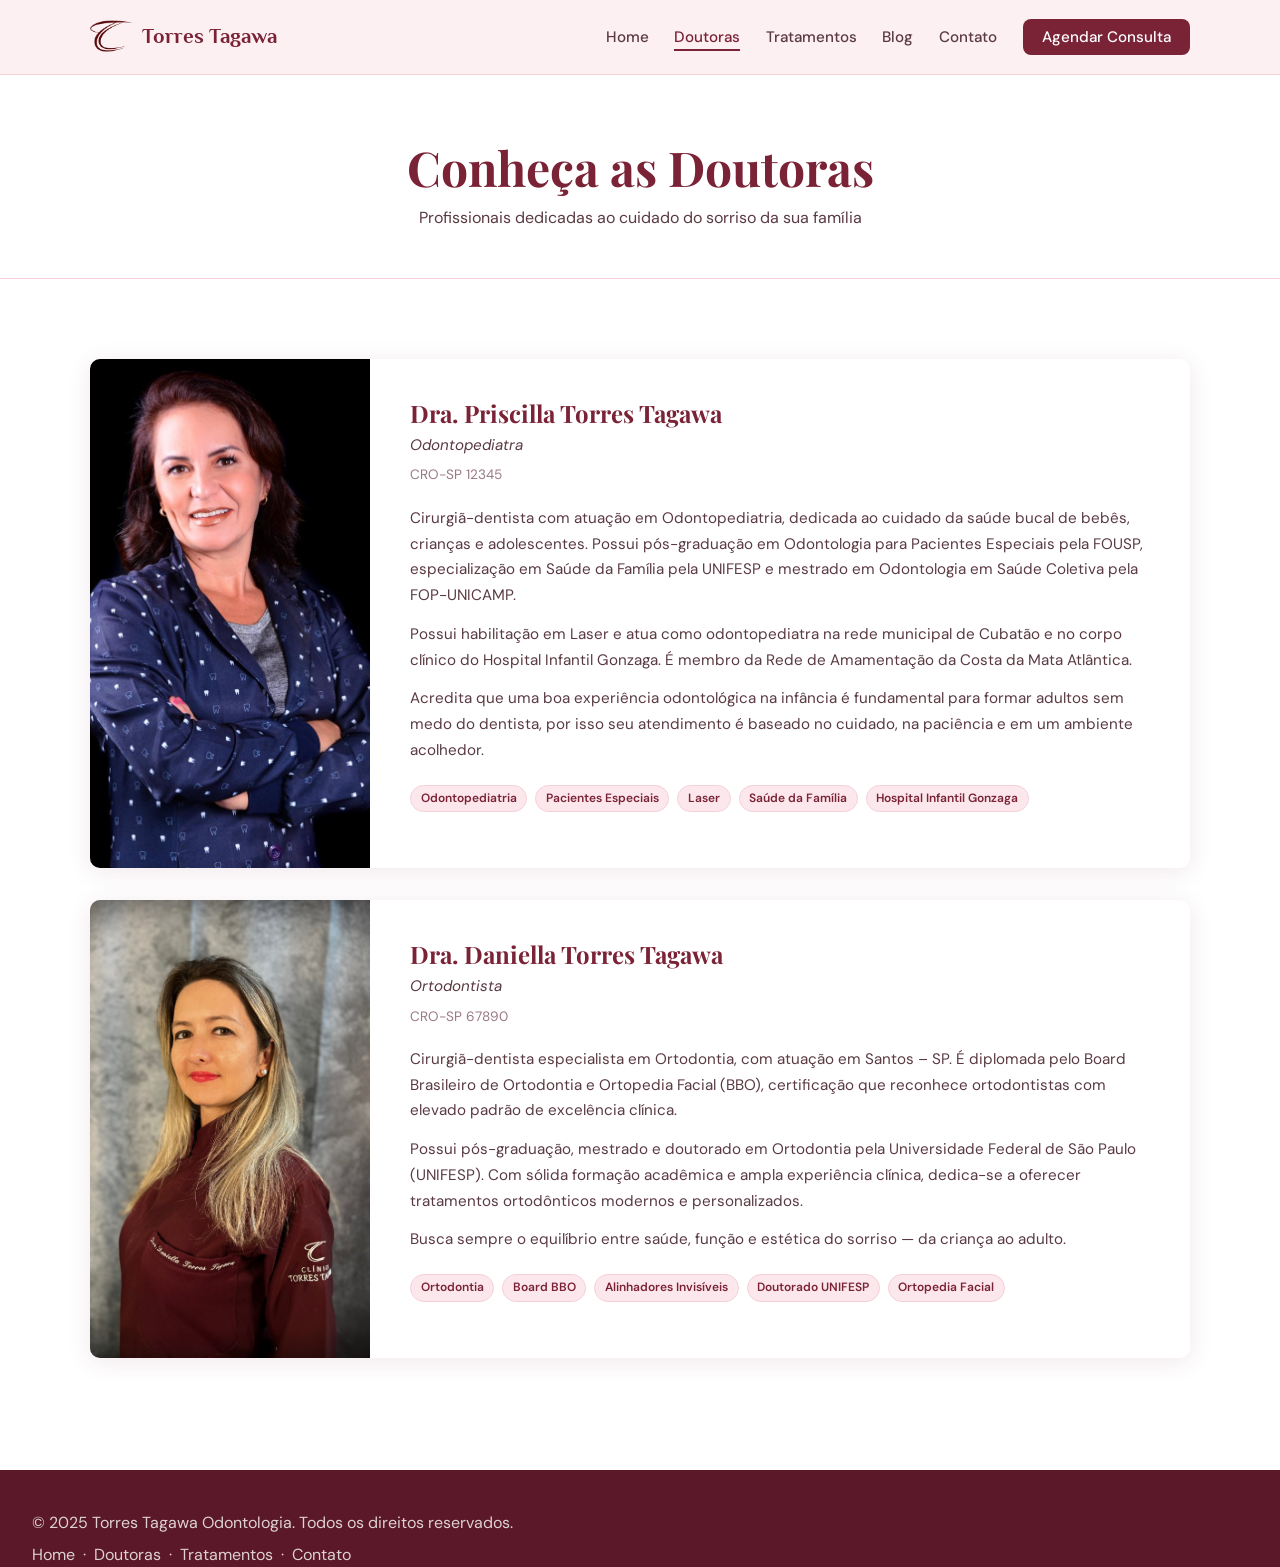
==== pages/doctors.html @ d0de6d77 "new sections added to the site" ====
<!DOCTYPE html>
<html lang="pt-BR">
<head>
  <meta charset="UTF-8" />
  <meta name="viewport" content="width=device-width, initial-scale=1.0" />
  <title>Doutoras — Torres Tagawa</title>
  <link rel="stylesheet" href="../css/style.css" />
  <style>
    .doctor-full-card {
      background: var(--white);
      border-radius: var(--radius);
      overflow: hidden;
      box-shadow: var(--shadow);
      display: grid;
      grid-template-columns: 280px 1fr;
      align-items: stretch;
      margin-bottom: 2rem;
      transition: all 0.3s ease;
    }
    .doctor-full-card:hover { box-shadow: var(--shadow-hover); }
    .doctor-full-photo {
      width: 100%;
      min-height: 320px;
      overflow: hidden;
      background: var(--pink-mid);
    }
    .doctor-full-photo img {
      width: 100%;
      height: 100%;
      object-fit: cover;
      object-position: center top;
    }
    .doctor-full-photo .doctor-photo-placeholder {
      width: 100%;
      height: 100%;
      font-size: 4rem;
      display: flex;
      align-items: center;
      justify-content: center;
      background: linear-gradient(135deg, var(--pink-mid), var(--pink-light));
    }
    .doctor-full-info {
      padding: 2.5rem;
      display: flex;
      flex-direction: column;
      justify-content: center;
    }
    .doctor-full-info h2 { color: var(--burgundy); margin-bottom: 0.3rem; }
    .doctor-full-info .specialty { color: var(--text-mid); font-style: italic; margin-bottom: 0.3rem; }
    .doctor-full-info .cro { font-size: 0.85rem; color: var(--text-light); margin-bottom: 1.2rem; }
    .doctor-full-info p { color: var(--text-mid); font-size: 0.95rem; line-height: 1.7; margin-bottom: 0.8rem; }
    .doctor-tags {
      display: flex;
      flex-wrap: wrap;
      gap: 0.5rem;
      margin-top: 0.5rem;
    }
    .doctor-tag {
      background: var(--pink-light);
      color: var(--burgundy);
      font-size: 0.8rem;
      font-weight: 600;
      padding: 0.3rem 0.8rem;
      border-radius: 4px;
      border: 1px solid var(--pink-mid);
    }
    .page-hero {
      background: var(--white);
      padding: 4rem 2rem 3rem;
      text-align: center;
      border-bottom: 1px solid var(--pink-mid);
    }
    .page-hero h1 { color: var(--burgundy); font-size: clamp(2rem, 4vw, 3rem); }
    .page-hero p { color: var(--text-mid); margin-top: 0.5rem; }
    @media (max-width: 700px) {
      .doctor-full-card { grid-template-columns: 1fr; }
      .doctor-full-photo { min-height: 260px; }
    }
  </style>
</head>
<body>

  <header id="header">
    <div class="nav-inner">
      <a href="../index.html" class="logo">
        <img src="../images/logo_tagawa.png" alt="Torres Tagawa" class="logo-img" />
        <span class="logo-text">Torres Tagawa</span>
      </a>
      <nav>
        <ul class="nav-links">
          <li><a href="../index.html">Home</a></li>
          <li><a href="doctors.html" class="active">Doutoras</a></li>
          <li><a href="treatments.html">Tratamentos</a></li>
          <li><a href="blog.html">Blog</a></li>
          <li><a href="../index.html#location">Contato</a></li>
          <li><a href="../index.html#location" class="nav-cta">Agendar Consulta</a></li>
        </ul>
        <div class="hamburger"><span></span><span></span><span></span></div>
      </nav>
    </div>
  </header>

  <div class="page-hero">
    <h1>Conheça as Doutoras</h1>
    <p>Profissionais dedicadas ao cuidado do sorriso da sua família</p>
  </div>

  <section id="doctors-detail" class="section section-alt">
    <div class="section-inner">

      <div class="doctor-full-card fade-in">
        <div class="doctor-full-photo">
          <img src="../images/doctor-priscilla-tagawa.jpg" alt="Dra. Priscilla Torres Tagawa" />
        </div>
        <div class="doctor-full-info">
          <h2>Dra. Priscilla Torres Tagawa</h2>
          <p class="specialty">Odontopediatra</p>
          <p class="cro">CRO-SP 12345</p>
          <p>
            Cirurgiã-dentista com atuação em Odontopediatria, dedicada ao cuidado da saúde bucal de bebês, crianças e adolescentes. Possui pós-graduação em Odontologia para Pacientes Especiais pela FOUSP, especialização em Saúde da Família pela UNIFESP e mestrado em Odontologia em Saúde Coletiva pela FOP-UNICAMP.
          </p>
          <p>
            Possui habilitação em Laser e atua como odontopediatra na rede municipal de Cubatão e no corpo clínico do Hospital Infantil Gonzaga. É membro da Rede de Amamentação da Costa da Mata Atlântica.
          </p>
          <p>
            Acredita que uma boa experiência odontológica na infância é fundamental para formar adultos sem medo do dentista, por isso seu atendimento é baseado no cuidado, na paciência e em um ambiente acolhedor.
          </p>
          <div class="doctor-tags">
            <span class="doctor-tag">Odontopediatria</span>
            <span class="doctor-tag">Pacientes Especiais</span>
            <span class="doctor-tag">Laser</span>
            <span class="doctor-tag">Saúde da Família</span>
            <span class="doctor-tag">Hospital Infantil Gonzaga</span>
          </div>
        </div>
      </div>

      <div class="doctor-full-card fade-in">
        <div class="doctor-full-photo">
          <img src="../images/doctor-daniella-tagawa.jpg" alt="Dra. Daniella Torres Tagawa" />
        </div>
        <div class="doctor-full-info">
          <h2>Dra. Daniella Torres Tagawa</h2>
          <p class="specialty">Ortodontista</p>
          <p class="cro">CRO-SP 67890</p>
          <p>
            Cirurgiã-dentista especialista em Ortodontia, com atuação em Santos – SP. É diplomada pelo Board Brasileiro de Ortodontia e Ortopedia Facial (BBO), certificação que reconhece ortodontistas com elevado padrão de excelência clínica.
          </p>
          <p>
            Possui pós-graduação, mestrado e doutorado em Ortodontia pela Universidade Federal de São Paulo (UNIFESP). Com sólida formação acadêmica e ampla experiência clínica, dedica-se a oferecer tratamentos ortodônticos modernos e personalizados.
          </p>
          <p>
            Busca sempre o equilíbrio entre saúde, função e estética do sorriso — da criança ao adulto.
          </p>
          <div class="doctor-tags">
            <span class="doctor-tag">Ortodontia</span>
            <span class="doctor-tag">Board BBO</span>
            <span class="doctor-tag">Alinhadores Invisíveis</span>
            <span class="doctor-tag">Doutorado UNIFESP</span>
            <span class="doctor-tag">Ortopedia Facial</span>
          </div>
        </div>
      </div>

    </div>
  </section>

  <footer id="footer">
    <p>© 2025 Torres Tagawa Odontologia. Todos os direitos reservados.</p>
    <p style="margin-top:0.4rem;">
      <a href="../index.html">Home</a> &nbsp;·&nbsp;
      <a href="doctors.html">Doutoras</a> &nbsp;·&nbsp;
      <a href="treatments.html">Tratamentos</a> &nbsp;·&nbsp;
      <a href="../index.html#location">Contato</a>
    </p>
  </footer>

  <script src="../js/main.js"></script>
</body>
</html>
---- css/style.css ----
@import url('https://fonts.googleapis.com/css2?family=Philosopher:wght@400;700&family=Playfair+Display:ital,wght@0,400;0,600;0,700;1,400&family=DM+Sans:wght@300;400;500;600&display=swap');

/* ======================================================
   CSS Variables
====================================================== */
:root {
  --burgundy: #7a2236;
  --burgundy-light: #9b2d44;
  --burgundy-dark: #5a1828;
  --pink-bg: #fdf0f2;
  --pink-light: #fce8ec;
  --pink-mid: #f5d0d8;
  --white: #ffffff;
  --text-dark: #2d1a1f;
  --text-mid: #5a3a42;
  --text-light: #9a7a82;
  --shadow: 0 4px 24px rgba(122, 34, 54, 0.10);
  --shadow-hover: 0 8px 40px rgba(122, 34, 54, 0.18);
  --radius: 10px;
  --radius-sm: 6px;
}

/* ======================================================
   Reset & Base
====================================================== */
*, *::before, *::after { box-sizing: border-box; margin: 0; padding: 0; }

html { scroll-behavior: smooth; }

body {
  font-family: 'DM Sans', sans-serif;
  background-color: var(--pink-bg);
  color: var(--text-dark);
  line-height: 1.6;
  overflow-x: hidden;
}

img { max-width: 100%; display: block; }
a { text-decoration: none; color: inherit; }
ul { list-style: none; }

/* ======================================================
   Typography
====================================================== */
h1, h2, h3, h4 {
  font-family: 'Playfair Display', serif;
  line-height: 1.2;
}

.section-title {
  font-size: clamp(1.8rem, 3vw, 2.4rem);
  color: var(--burgundy);
  text-align: center;
  margin-bottom: 2.5rem;
  position: relative;
}

.section-title::after {
  content: '';
  display: block;
  width: 60px;
  height: 3px;
  background: var(--burgundy);
  margin: 0.6rem auto 0;
  border-radius: 2px;
  opacity: 0.4;
}

.section-subtitle {
  text-align: center;
  color: var(--text-mid);
  font-size: 1rem;
  margin-top: -1.8rem;
  margin-bottom: 2.5rem;
}

.section-badge {
  display: inline-block;
  background: var(--pink-light);
  border: 1px solid var(--pink-mid);
  color: var(--burgundy);
  font-size: 0.82rem;
  font-weight: 600;
  padding: 0.3rem 0.9rem;
  border-radius: 50px;
  margin-bottom: 0.8rem;
}

.section-badge-center {
  display: block;
  text-align: center;
  background: transparent;
  color: var(--burgundy);
  font-size: 0.85rem;
  font-weight: 600;
  margin-bottom: 0.4rem;
  letter-spacing: 0.05em;
}

/* ======================================================
   Buttons
====================================================== */
.btn {
  display: inline-flex;
  align-items: center;
  justify-content: center;
  gap: 0.5rem;
  text-align: center;
  padding: 0.9rem 2.4rem;
  border-radius: 8px;
  font-family: 'DM Sans', sans-serif;
  font-weight: 600;
  font-size: 0.95rem;
  cursor: pointer;
  transition: all 0.3s ease;
  border: none;
}

.btn-primary {
  background: var(--burgundy);
  color: var(--white);
}

.btn-primary:hover {
  background: var(--burgundy-dark);
  transform: translateY(-2px);
  box-shadow: var(--shadow-hover);
}

.btn-outline {
  background: transparent;
  color: var(--burgundy);
  border: 2px solid var(--burgundy);
}

.btn-outline:hover {
  background: var(--burgundy);
  color: var(--white);
  transform: translateY(-2px);
}

/* ======================================================
   WhatsApp Fixed Button
====================================================== */
.whatsapp-fixed {
  position: fixed;
  bottom: 2rem;
  right: 2rem;
  z-index: 999;
  background: #25D366;
  color: white;
  display: flex;
  align-items: center;
  gap: 0.5rem;
  padding: 0.8rem 1.4rem;
  border-radius: 50px;
  font-weight: 600;
  font-size: 0.9rem;
  box-shadow: 0 4px 20px rgba(37, 211, 102, 0.4);
  transition: all 0.3s ease;
  animation: pulse-green 2.5s ease-in-out infinite;
}

.whatsapp-fixed:hover {
  background: #1ebe5d;
  transform: translateY(-3px);
  box-shadow: 0 8px 30px rgba(37, 211, 102, 0.5);
}

@keyframes pulse-green {
  0%, 100% { box-shadow: 0 4px 20px rgba(37, 211, 102, 0.4); }
  50% { box-shadow: 0 4px 30px rgba(37, 211, 102, 0.7); }
}

/* ======================================================
   Header / Nav
====================================================== */
#header {
  position: sticky;
  top: 0;
  z-index: 100;
  background: rgba(253, 240, 242, 0.95);
  backdrop-filter: blur(12px);
  border-bottom: 1px solid var(--pink-mid);
  padding: 1rem 2rem;
}

.nav-inner {
  max-width: 1100px;
  margin: 0 auto;
  display: flex;
  align-items: center;
  justify-content: space-between;
}

.logo {
  display: flex;
  align-items: center;
  gap: 0.6rem;
}

.logo-icon {
  width: 42px;
  height: 42px;
  background: var(--burgundy);
  border-radius: 50%;
  display: flex;
  align-items: center;
  justify-content: center;
  color: white;
  font-size: 1.2rem;
}

.logo-img {
  width: 42px;
  height: 42px;
  object-fit: contain;
}

.logo-text {
  font-family: 'Philosopher', serif;
  font-size: 1.3rem;
  font-weight: 700;
  color: var(--burgundy);
}

.nav-links {
  display: flex;
  align-items: center;
  gap: 1.6rem;
}

.nav-links a {
  font-size: 0.95rem;
  font-weight: 500;
  color: var(--text-mid);
  position: relative;
  transition: color 0.3s;
}

.nav-links a::after {
  content: '';
  position: absolute;
  bottom: -4px;
  left: 0;
  width: 0;
  height: 2px;
  background: var(--burgundy);
  transition: width 0.3s;
}

.nav-links a:hover,
.nav-links a.active {
  color: var(--burgundy);
}

.nav-links a:hover::after,
.nav-links a.active::after {
  width: 100%;
}

.nav-cta {
  background: var(--burgundy);
  color: white !important;
  padding: 0.5rem 1.2rem;
  border-radius: 8px;
  transition: background 0.3s, transform 0.3s !important;
}

.nav-cta:hover {
  background: var(--burgundy-dark) !important;
  transform: translateY(-2px);
}

.nav-cta::after { display: none !important; }

.nav-social {
  display: flex;
  align-items: center;
  gap: 0.5rem;
}

.nav-social a {
  display: flex;
  align-items: center;
  justify-content: center;
  width: 32px;
  height: 32px;
  border-radius: 50%;
  background: var(--pink-light);
  color: var(--burgundy) !important;
  transition: all 0.3s !important;
}

.nav-social a::after { display: none !important; }

.nav-social a:hover {
  background: var(--burgundy) !important;
  color: white !important;
  transform: scale(1.1);
}

.hamburger {
  display: none;
  flex-direction: column;
  gap: 5px;
  cursor: pointer;
  padding: 4px;
}

.hamburger span {
  display: block;
  width: 24px;
  height: 2px;
  background: var(--burgundy);
  border-radius: 2px;
  transition: all 0.3s;
}

/* ======================================================
   Hero
====================================================== */
#hero {
  max-width: 1100px;
  margin: 0 auto;
  padding: 4rem 2rem 3rem;
  display: grid;
  grid-template-columns: 1fr 1fr;
  align-items: center;
  gap: 3rem;
  min-height: 85vh;
}

.hero-content { animation: fadeInLeft 0.8s ease both; }

.hero-badge {
  display: inline-flex;
  align-items: center;
  gap: 0.5rem;
  background: var(--pink-light);
  border: 1px solid var(--pink-mid);
  color: var(--burgundy);
  font-size: 0.85rem;
  font-weight: 600;
  padding: 0.4rem 1rem;
  border-radius: 50px;
  margin-bottom: 1.5rem;
}

.hero-title {
  font-size: clamp(2.2rem, 4vw, 3.2rem);
  color: var(--text-dark);
  margin-bottom: 1rem;
  line-height: 1.15;
}

.hero-title span { color: var(--burgundy); }

.hero-subtitle {
  font-size: 1.05rem;
  color: var(--text-mid);
  margin-bottom: 1.8rem;
  max-width: 420px;
}

.hero-tags {
  display: flex;
  flex-wrap: wrap;
  gap: 0.8rem;
  margin-bottom: 2rem;
}

.hero-tag {
  display: flex;
  align-items: center;
  gap: 0.4rem;
  font-size: 0.88rem;
  color: var(--text-mid);
  font-weight: 500;
}

.hero-tag svg { color: var(--burgundy); }

.hero-actions {
  display: flex;
  flex-wrap: wrap;
  gap: 0.8rem;
}

.hero-image {
  position: relative;
  animation: fadeInRight 0.8s ease 0.2s both;
}

.hero-image-wrap {
  border-radius: 40% 60% 60% 40% / 40% 40% 60% 60%;
  overflow: hidden;
  background: var(--pink-mid);
  aspect-ratio: 4/5;
  max-width: 460px;
  margin: 0 auto;
  box-shadow: var(--shadow-hover);
}

.hero-image-wrap img {
  width: 100%;
  height: 100%;
  object-fit: cover;
  object-position: center top;
}

.hero-image-placeholder {
  width: 100%;
  height: 100%;
  display: flex;
  align-items: center;
  justify-content: center;
  background: linear-gradient(135deg, var(--pink-mid), var(--pink-light));
  font-size: 5rem;
}

.hero-float {
  position: absolute;
  background: white;
  border-radius: var(--radius-sm);
  padding: 0.8rem 1.2rem;
  box-shadow: var(--shadow);
  display: flex;
  align-items: center;
  gap: 0.6rem;
  font-size: 0.85rem;
  font-weight: 600;
  color: var(--text-dark);
  animation: float 3s ease-in-out infinite;
}

.hero-float-1 { bottom: 10%; left: -5%; animation-delay: 0s; }
.hero-float-2 { top: 15%; right: -5%; animation-delay: 1.5s; }

.hero-float-icon {
  width: 36px;
  height: 36px;
  background: var(--pink-light);
  border-radius: 8px;
  display: flex;
  align-items: center;
  justify-content: center;
  font-size: 1.1rem;
}

/* ======================================================
   Sections general
====================================================== */
.section {
  padding: 5rem 2rem;
}

.section-inner {
  max-width: 1100px;
  margin: 0 auto;
}

.section-alt { background: var(--white); }

/* ======================================================
   Specialties
====================================================== */
#specialties { background: var(--white); }

.specialties-grid {
  display: grid;
  grid-template-columns: repeat(2, 1fr);
  gap: 1.5rem;
}

.specialty-card {
  background: var(--white);
  border: 1px solid var(--pink-mid);
  border-radius: var(--radius);
  display: flex;
  align-items: stretch;
  overflow: hidden;
  padding: 0;
  transition: all 0.3s ease;
  cursor: default;
  box-shadow: var(--shadow);
}

.specialty-card:hover {
  transform: translateY(-4px);
  box-shadow: var(--shadow-hover);
  border-color: var(--burgundy);
}

.specialty-image {
  width: 45%;
  flex-shrink: 0;
  align-self: stretch;
  overflow: hidden;
  background: var(--pink-mid);
  min-height: 220px;
}

.specialty-image img {
  width: 100%;
  height: 100%;
  object-fit: cover;
  object-position: center;
}

.specialty-body {
  padding: 2rem;
  display: flex;
  flex-direction: column;
  justify-content: center;
}

.specialty-card h3 {
  font-size: 1.2rem;
  color: var(--burgundy);
  margin-bottom: 0.5rem;
}

.specialty-card p {
  font-size: 0.92rem;
  color: var(--text-mid);
  margin-bottom: 1.2rem;
}

/* ======================================================
   Primeira Consulta
====================================================== */
#primeira-consulta { background: var(--pink-bg); }

.primeira-consulta-grid {
  display: grid;
  grid-template-columns: 1fr 1fr;
  gap: 3rem;
  align-items: center;
}

.primeira-consulta-content h2 {
  font-size: clamp(1.6rem, 2.5vw, 2.2rem);
  color: var(--burgundy);
  margin-bottom: 1rem;
}

.primeira-consulta-intro {
  font-size: 1rem;
  color: var(--text-mid);
  margin-bottom: 2rem;
  line-height: 1.7;
}

.primeira-consulta-steps {
  display: flex;
  flex-direction: column;
  gap: 1.2rem;
  margin-bottom: 2rem;
}

.pc-step {
  display: flex;
  gap: 1rem;
  align-items: flex-start;
}

.pc-step-num {
  font-family: 'Philosopher', serif;
  font-size: 1.6rem;
  font-weight: 700;
  color: var(--pink-mid);
  line-height: 1;
  flex-shrink: 0;
  width: 42px;
}

.pc-step-body h4 {
  font-family: 'DM Sans', sans-serif;
  font-size: 0.95rem;
  font-weight: 600;
  color: var(--burgundy);
  margin-bottom: 0.2rem;
}

.pc-step-body p {
  font-size: 0.88rem;
  color: var(--text-mid);
  line-height: 1.6;
}

.primeira-consulta-image {
  position: relative;
}

.primeira-consulta-image img {
  width: 100%;
  border-radius: var(--radius);
  box-shadow: var(--shadow-hover);
  object-fit: cover;
  aspect-ratio: 4/5;
  background: var(--pink-mid);
}

.pc-info-badge {
  position: absolute;
  bottom: -1rem;
  left: -1rem;
  background: white;
  border-radius: var(--radius-sm);
  padding: 0.8rem 1.2rem;
  box-shadow: var(--shadow);
  display: flex;
  align-items: center;
  gap: 0.6rem;
  font-size: 0.85rem;
}

.pc-info-badge span { font-size: 1.5rem; }

.pc-info-badge strong {
  display: block;
  color: var(--text-dark);
  font-size: 0.88rem;
}

.pc-info-badge small {
  color: var(--text-light);
  font-size: 0.75rem;
}

/* ======================================================
   Doctors
====================================================== */
#doctors { background: var(--pink-bg); }

.doctors-grid {
  display: grid;
  grid-template-columns: repeat(2, 1fr);
  gap: 1.5rem;
}

.doctor-card {
  background: var(--white);
  border-radius: var(--radius);
  display: flex;
  align-items: stretch;
  box-shadow: var(--shadow);
  transition: all 0.3s ease;
  overflow: hidden;
  padding: 0;
}

.doctor-card:hover {
  transform: translateY(-4px);
  box-shadow: var(--shadow-hover);
}

.doctor-photo {
  width: 40%;
  flex-shrink: 0;
  align-self: stretch;
  overflow: hidden;
  background: var(--pink-mid);
  border-radius: 0;
  border: none;
  min-height: 260px;
}

.doctor-photo img {
  width: 100%;
  height: 100%;
  object-fit: cover;
  object-position: center top;
}

.doctor-photo-placeholder {
  width: 100%;
  height: 100%;
  display: flex;
  align-items: center;
  justify-content: center;
  font-size: 2rem;
  background: linear-gradient(135deg, var(--pink-mid), var(--pink-light));
}

.doctor-info {
  padding: 1.8rem;
  display: flex;
  flex-direction: column;
  justify-content: center;
}

.doctor-info h3 {
  font-size: 1.1rem;
  color: var(--text-dark);
  margin-bottom: 0.2rem;
}

.doctor-info .specialty {
  font-style: italic;
  color: var(--burgundy);
  font-size: 0.9rem;
  margin-bottom: 0.2rem;
}

.doctor-info .cro {
  font-size: 0.82rem;
  color: var(--text-light);
  margin-bottom: 0.8rem;
}

.doctor-bio {
  margin-bottom: 1rem;
}

.doctor-bio p {
  font-size: 0.85rem;
  color: var(--text-mid);
  line-height: 1.6;
}

.doctor-tags {
  display: flex;
  flex-wrap: wrap;
  gap: 0.4rem;
  margin-bottom: 1rem;
}

.doctor-tags span {
  font-size: 0.75rem;
  font-weight: 600;
  color: var(--burgundy);
  background: var(--pink-light);
  padding: 0.2rem 0.6rem;
  border-radius: 50px;
}

/* ======================================================
   Nossa Clínica
====================================================== */
#clinica { background: var(--white); }

.clinica-grid {
  display: grid;
  grid-template-columns: 1fr 1fr;
  gap: 1rem;
  margin-bottom: 2rem;
}

.clinica-main {
  position: relative;
  border-radius: var(--radius);
  overflow: hidden;
  box-shadow: var(--shadow);
}

.clinica-main img {
  width: 100%;
  height: 100%;
  min-height: 340px;
  object-fit: cover;
  background: var(--pink-mid);
}

.clinica-main-label,
.clinica-card-label {
  position: absolute;
  bottom: 0.8rem;
  left: 0.8rem;
  background: rgba(90, 24, 40, 0.85);
  color: white;
  font-size: 0.8rem;
  font-weight: 600;
  padding: 0.3rem 0.8rem;
  border-radius: 50px;
  backdrop-filter: blur(4px);
}

.clinica-side {
  display: grid;
  grid-template-rows: repeat(3, 1fr);
  gap: 1rem;
}

.clinica-card {
  position: relative;
  border-radius: var(--radius);
  overflow: hidden;
  box-shadow: var(--shadow);
}

.clinica-card img {
  width: 100%;
  height: 100%;
  min-height: 100px;
  object-fit: cover;
  background: var(--pink-mid);
  transition: transform 0.4s ease;
}

.clinica-card:hover img { transform: scale(1.04); }

.clinica-features {
  display: grid;
  grid-template-columns: repeat(4, 1fr);
  gap: 1rem;
}

.clinica-feature {
  background: var(--pink-bg);
  border: 1px solid var(--pink-mid);
  border-radius: var(--radius-sm);
  padding: 1.2rem;
  text-align: center;
}

.clinica-feature span {
  display: block;
  font-size: 1.8rem;
  margin-bottom: 0.5rem;
}

.clinica-feature p {
  font-size: 0.85rem;
  color: var(--text-mid);
  line-height: 1.5;
}

/* ======================================================
   Treatments
====================================================== */
#treatments { background: var(--pink-bg); }

.treatments-grid {
  display: grid;
  grid-template-columns: repeat(2, 1fr);
  gap: 1.5rem;
}

.treatment-card {
  background: var(--white);
  border: 1px solid var(--pink-mid);
  border-radius: var(--radius);
  padding: 2rem;
  transition: all 0.3s ease;
}

.treatment-card:hover {
  transform: translateY(-4px);
  box-shadow: var(--shadow-hover);
}

.treatment-card h3 {
  font-size: 1.1rem;
  color: var(--burgundy);
  margin-bottom: 0.8rem;
  display: flex;
  align-items: center;
  gap: 0.6rem;
}

.treatment-desc {
  font-size: 0.9rem;
  color: var(--text-mid);
  margin-bottom: 1.2rem;
  line-height: 1.65;
}

.treatment-list { display: flex; flex-direction: column; gap: 0.6rem; }

.treatment-list li {
  display: flex;
  align-items: center;
  gap: 0.6rem;
  font-size: 0.92rem;
  color: var(--text-mid);
}

.treatment-list li::before {
  content: '✓';
  color: var(--burgundy);
  font-weight: 700;
  flex-shrink: 0;
}

/* ======================================================
   Why Us
====================================================== */
#why-us { background: var(--white); }

.why-grid {
  display: grid;
  grid-template-columns: repeat(4, 1fr);
  gap: 1.5rem;
}

.why-card {
  text-align: center;
  padding: 2rem 1rem;
  background: var(--pink-bg);
  border: 1px solid var(--pink-mid);
  border-radius: var(--radius);
  transition: all 0.3s ease;
}

.why-card:hover {
  transform: translateY(-6px);
  box-shadow: var(--shadow-hover);
  border-color: var(--burgundy);
}

.why-icon {
  width: 64px;
  height: 64px;
  background: var(--pink-light);
  border-radius: 50%;
  display: flex;
  align-items: center;
  justify-content: center;
  margin: 0 auto 1rem;
  font-size: 1.6rem;
  transition: background 0.3s;
}

.why-card:hover .why-icon { background: var(--burgundy); }
.why-card:hover .why-icon svg { color: white; }

.why-card h4 {
  font-family: 'DM Sans', sans-serif;
  font-size: 0.9rem;
  font-weight: 600;
  color: var(--text-dark);
  margin-bottom: 0.4rem;
}

.why-card p {
  font-size: 0.82rem;
  color: var(--text-light);
  line-height: 1.5;
}

/* ======================================================
   Testimonials
====================================================== */
#testimonials { background: var(--pink-bg); }

.testimonials-header {
  display: flex;
  align-items: center;
  justify-content: space-between;
  margin-bottom: 2.5rem;
  flex-wrap: wrap;
  gap: 1rem;
}

.testimonials-header .section-title {
  margin-bottom: 0;
}

.testimonials-header .section-title::after { display: none; }

.google-review-btn {
  display: inline-flex;
  align-items: center;
  gap: 0.5rem;
  background: white;
  border: 1px solid var(--pink-mid);
  color: var(--text-mid);
  font-size: 0.88rem;
  font-weight: 600;
  padding: 0.5rem 1.2rem;
  border-radius: 8px;
  transition: all 0.3s;
  box-shadow: var(--shadow);
}

.google-review-btn:hover {
  border-color: var(--burgundy);
  color: var(--burgundy);
  transform: translateY(-2px);
}

.google-stars { color: #e8a020; letter-spacing: 1px; }

.testimonials-grid {
  display: grid;
  grid-template-columns: repeat(2, 1fr);
  gap: 1.5rem;
}

.testimonial-card {
  background: var(--white);
  border: 1px solid var(--pink-mid);
  border-radius: var(--radius);
  padding: 2rem;
  position: relative;
  transition: all 0.3s ease;
}

.testimonial-card:hover {
  transform: translateY(-4px);
  box-shadow: var(--shadow-hover);
}

.testimonial-quote {
  font-size: 3rem;
  color: var(--pink-mid);
  font-family: 'Playfair Display', serif;
  line-height: 1;
  margin-bottom: 0.5rem;
}

.testimonial-text {
  font-size: 0.95rem;
  color: var(--text-mid);
  font-style: italic;
  margin-bottom: 1rem;
  line-height: 1.7;
}

.testimonial-stars {
  color: #e8a020;
  font-size: 1rem;
  margin-bottom: 0.6rem;
  letter-spacing: 2px;
}

.testimonial-footer {
  display: flex;
  align-items: baseline;
  gap: 0.6rem;
  flex-wrap: wrap;
}

.testimonial-author {
  font-size: 0.9rem;
  font-weight: 600;
  color: var(--text-dark);
}

.testimonial-local {
  font-size: 0.78rem;
  color: var(--text-light);
}

/* ======================================================
   FAQ
====================================================== */
#faq { background: var(--pink-bg); }

.faq-list {
  display: flex;
  flex-direction: column;
  gap: 0.8rem;
  max-width: 800px;
  margin: 0 auto;
}

.faq-item {
  background: var(--white);
  border: 1px solid var(--pink-mid);
  border-radius: var(--radius);
  overflow: hidden;
  transition: border-color 0.3s;
}

.faq-item.open {
  border-color: var(--burgundy);
}

.faq-question {
  width: 100%;
  display: flex;
  align-items: center;
  justify-content: space-between;
  gap: 1rem;
  padding: 1.2rem 1.5rem;
  background: none;
  border: none;
  cursor: pointer;
  font-family: 'DM Sans', sans-serif;
  font-size: 0.95rem;
  font-weight: 600;
  color: var(--text-dark);
  text-align: left;
  transition: color 0.3s;
}

.faq-question:hover { color: var(--burgundy); }
.faq-item.open .faq-question { color: var(--burgundy); }

.faq-icon {
  flex-shrink: 0;
  transition: transform 0.3s;
  color: var(--burgundy);
}

.faq-item.open .faq-icon { transform: rotate(180deg); }

.faq-answer {
  max-height: 0;
  overflow: hidden;
  transition: max-height 0.4s ease, padding 0.3s ease;
  padding: 0 1.5rem;
}

.faq-item.open .faq-answer {
  max-height: 300px;
  padding: 0 1.5rem 1.2rem;
}

.faq-answer p {
  font-size: 0.92rem;
  color: var(--text-mid);
  line-height: 1.7;
}

/* ======================================================
   Location
====================================================== */
#location { background: var(--white); }

.location-grid {
  display: grid;
  grid-template-columns: 1fr 1fr;
  gap: 2rem;
  align-items: start;
}

.location-info h3 {
  font-size: 1.5rem;
  color: var(--burgundy);
  margin-bottom: 1.5rem;
  display: flex;
  align-items: center;
  gap: 0.6rem;
}

.location-details { display: flex; flex-direction: column; gap: 1rem; margin-bottom: 1.5rem; }

.location-item {
  display: flex;
  align-items: flex-start;
  gap: 0.8rem;
  font-size: 0.92rem;
  color: var(--text-mid);
}

.location-item a {
  color: var(--burgundy);
  font-weight: 600;
}

.location-item-icon {
  width: 36px;
  height: 36px;
  background: var(--burgundy);
  border-radius: 8px;
  display: flex;
  align-items: center;
  justify-content: center;
  color: white;
  flex-shrink: 0;
  font-size: 0.9rem;
}

.location-item-text strong {
  display: block;
  color: var(--text-dark);
  font-weight: 600;
  margin-bottom: 0.1rem;
}

.location-social {
  display: flex;
  gap: 0.6rem;
  flex-wrap: wrap;
}

.social-btn {
  display: inline-flex;
  align-items: center;
  gap: 0.5rem;
  padding: 0.5rem 1rem;
  border-radius: 8px;
  font-size: 0.85rem;
  font-weight: 600;
  transition: all 0.3s;
}

.social-btn.instagram {
  background: linear-gradient(135deg, #f09433, #e6683c, #dc2743, #cc2366, #bc1888);
  color: white;
}

.social-btn.whatsapp {
  background: #25D366;
  color: white;
}

.social-btn.google {
  background: white;
  border: 1px solid var(--pink-mid);
  color: var(--text-mid);
}

.social-btn:hover {
  transform: translateY(-2px);
  box-shadow: var(--shadow);
}

.map-container {
  border-radius: var(--radius);
  overflow: hidden;
  box-shadow: var(--shadow);
  height: 380px;
  background: var(--pink-mid);
}

.map-container iframe {
  width: 100%;
  height: 100%;
  border: none;
}

/* ======================================================
   Footer
====================================================== */
#footer {
  background: var(--burgundy-dark);
  color: rgba(255,255,255,0.8);
  padding: 2.5rem 2rem 0;
}

.footer-inner {
  max-width: 1100px;
  margin: 0 auto;
  display: grid;
  grid-template-columns: 1fr auto auto;
  gap: 2rem;
  align-items: start;
  padding-bottom: 2rem;
  border-bottom: 1px solid rgba(255,255,255,0.1);
}

.footer-brand .logo-text {
  font-family: 'Philosopher', serif;
  color: white;
  font-size: 1.1rem;
  display: block;
  margin-bottom: 0.5rem;
}

.footer-brand p {
  font-size: 0.85rem;
  color: rgba(255,255,255,0.6);
  line-height: 1.6;
}

.footer-links {
  display: flex;
  flex-direction: column;
  gap: 0.4rem;
}

.footer-links a {
  font-size: 0.88rem;
  color: rgba(255,255,255,0.6);
  transition: color 0.3s;
}

.footer-links a:hover { color: white; }

.footer-social {
  display: flex;
  flex-direction: column;
  gap: 0.8rem;
}

.footer-social a {
  display: flex;
  align-items: center;
  justify-content: center;
  width: 36px;
  height: 36px;
  background: rgba(255,255,255,0.1);
  border-radius: 50%;
  color: rgba(255,255,255,0.7);
  transition: all 0.3s;
}

.footer-social a:hover {
  background: rgba(255,255,255,0.25);
  color: white;
  transform: scale(1.1);
}

.footer-bottom {
  max-width: 1100px;
  margin: 0 auto;
  padding: 1rem 0;
  text-align: center;
  font-size: 0.82rem;
  color: rgba(255,255,255,0.4);
}

/* ======================================================
   Animations
====================================================== */
@keyframes fadeInLeft {
  from { opacity: 0; transform: translateX(-30px); }
  to { opacity: 1; transform: translateX(0); }
}

@keyframes fadeInRight {
  from { opacity: 0; transform: translateX(30px); }
  to { opacity: 1; transform: translateX(0); }
}

@keyframes float {
  0%, 100% { transform: translateY(0); }
  50% { transform: translateY(-8px); }
}

@keyframes fadeInUp {
  from { opacity: 0; transform: translateY(20px); }
  to { opacity: 1; transform: translateY(0); }
}

.fade-in {
  opacity: 0;
  transform: translateY(20px);
  transition: opacity 0.6s ease, transform 0.6s ease;
}

.fade-in.visible {
  opacity: 1;
  transform: translateY(0);
}

/* ======================================================
   Responsive
====================================================== */
@media (max-width: 900px) {
  #hero {
    grid-template-columns: 1fr;
    text-align: center;
    padding-top: 3rem;
    min-height: auto;
  }

  .hero-tags { justify-content: center; }
  .hero-actions { justify-content: center; }
  .hero-subtitle { margin: 0 auto 1.8rem; }
  .hero-image { order: -1; }
  .hero-float-1, .hero-float-2 { display: none; }

  .specialties-grid,
  .doctors-grid,
  .treatments-grid,
  .testimonials-grid,
  .location-grid { grid-template-columns: 1fr; }

  .why-grid { grid-template-columns: repeat(2, 1fr); }
  .clinica-grid { grid-template-columns: 1fr; }
  .clinica-side { grid-template-rows: unset; grid-template-columns: repeat(3, 1fr); }
  .clinica-features { grid-template-columns: repeat(2, 1fr); }

  .primeira-consulta-grid { grid-template-columns: 1fr; }
  .primeira-consulta-image { display: none; }

  .footer-inner { grid-template-columns: 1fr; }
  .footer-social { flex-direction: row; }

  .testimonials-header { flex-direction: column; align-items: flex-start; }
}

@media (max-width: 600px) {
  .nav-links { display: none; flex-direction: column; }
  .nav-links.open { display: flex; }
  .hamburger { display: flex; }
  .why-grid { grid-template-columns: repeat(2, 1fr); }

  .nav-inner { flex-wrap: wrap; gap: 1rem; }
  .nav-links {
    width: 100%;
    background: var(--pink-bg);
    padding: 1rem 0;
    border-top: 1px solid var(--pink-mid);
  }

  .doctor-photo { width: 40%; }

  .clinica-side { grid-template-columns: 1fr; }
  .clinica-features { grid-template-columns: repeat(2, 1fr); }

  .whatsapp-fixed span { display: none; }
  .whatsapp-fixed { padding: 0.9rem; border-radius: 50%; }
}
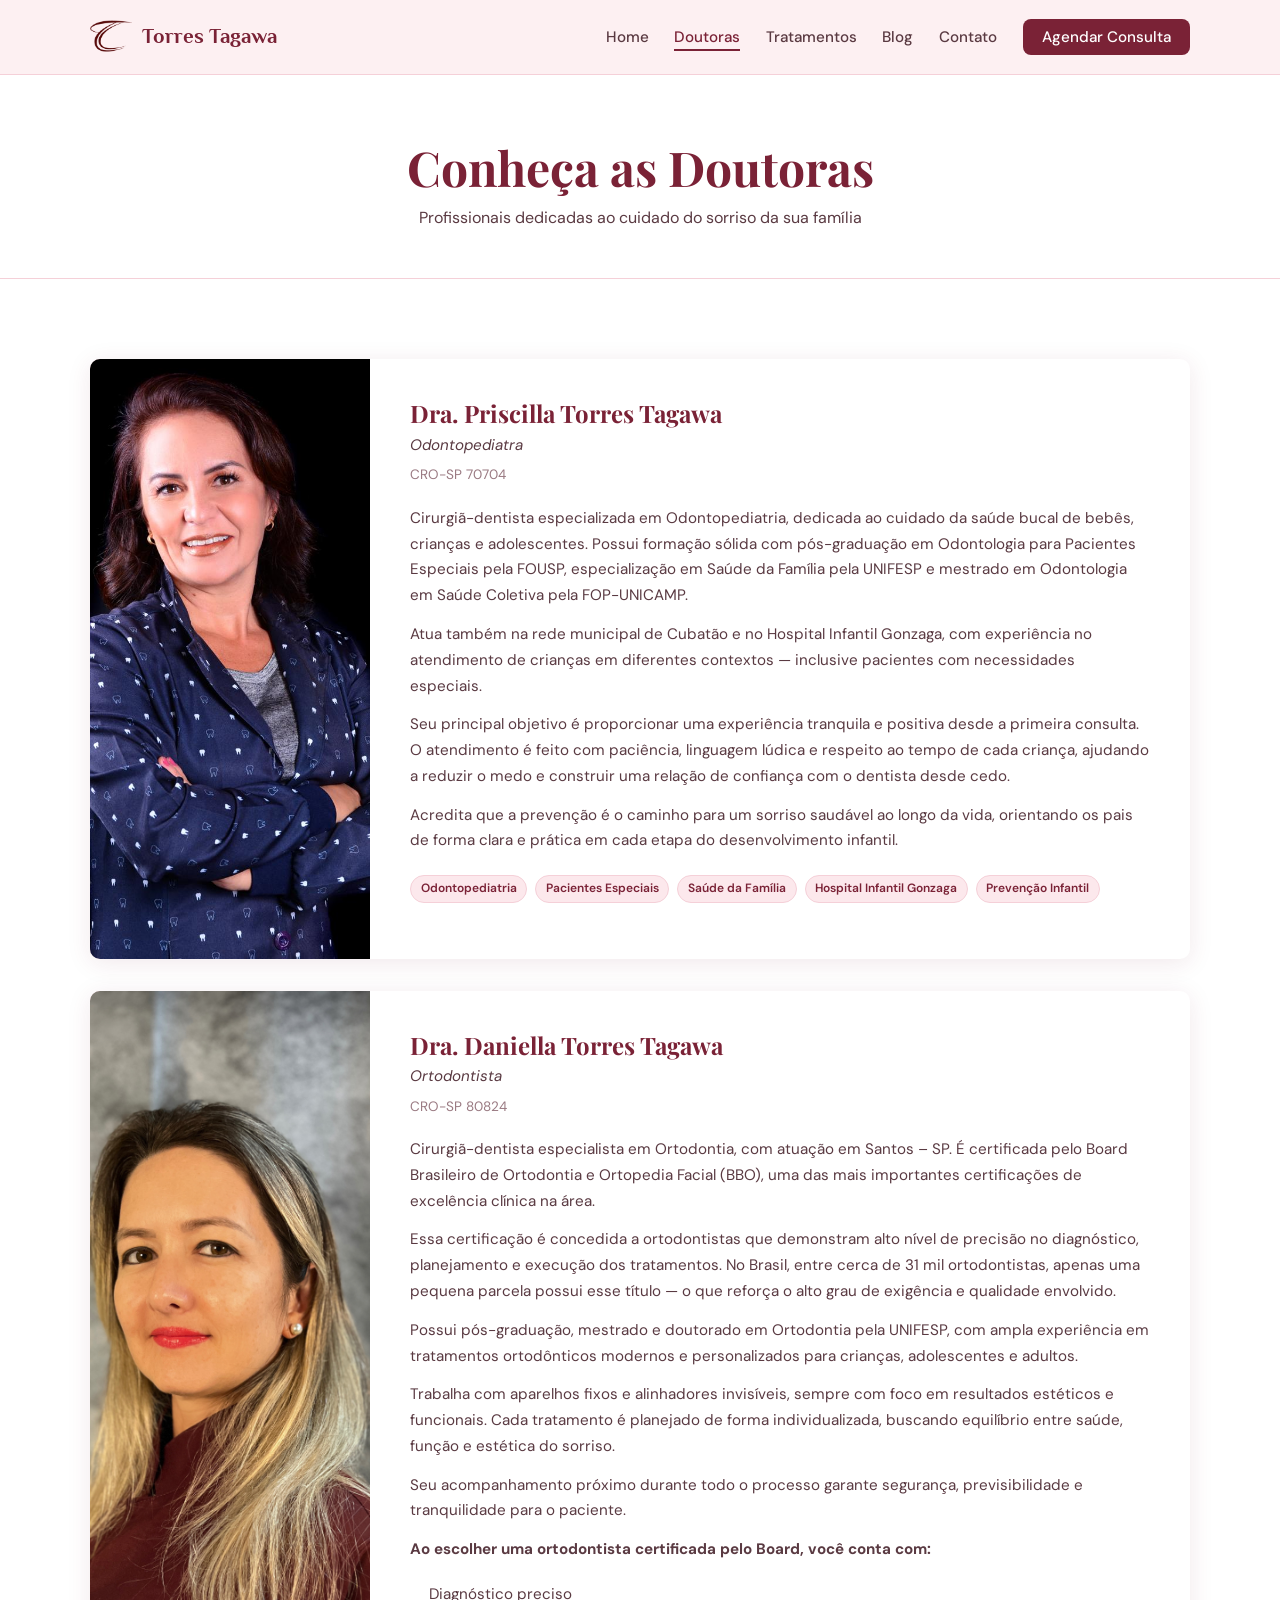
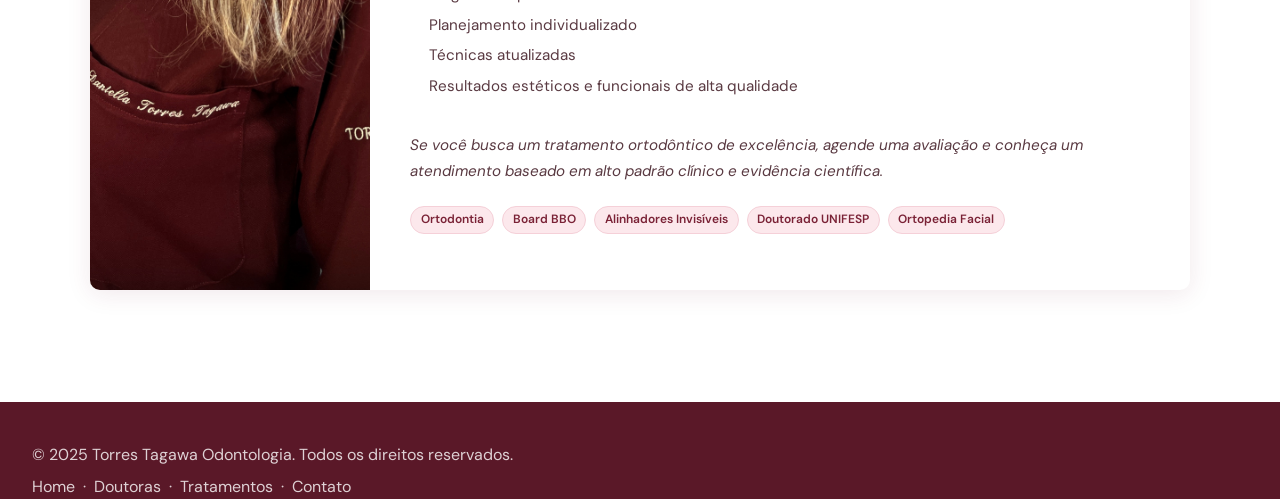
==== commit 27096263: "CRO fixed" ====
--- a/pages/doctors.html
+++ b/pages/doctors.html
@@ -1,6 +1,16 @@
 <!DOCTYPE html>
 <html lang="pt-BR">
 <head>
+<!-- Google tag (gtag.js) -->
+<script async src="https://www.googletagmanager.com/gtag/js?id=G-X4M85MWRSN"></script>
+<script>
+  window.dataLayer = window.dataLayer || [];
+  function gtag(){dataLayer.push(arguments);}
+  gtag('js', new Date());
+
+  gtag('config', 'G-X4M85MWRSN');
+</script>
+
   <meta charset="UTF-8" />
   <meta name="viewport" content="width=device-width, initial-scale=1.0" />
   <title>Doutoras — Torres Tagawa</title>
@@ -63,6 +73,21 @@
       padding: 0.3rem 0.8rem;
       border-radius: 4px;
       border: 1px solid var(--pink-mid);
+    }
+    .doctor-full-info ul {
+      color: var(--text-mid);
+      font-size: 0.95rem;
+      line-height: 1.7;
+      margin: 0.4rem 0 0.8rem 1.2rem;
+      padding: 0;
+    }
+    .doctor-full-info ul li { margin-bottom: 0.3rem; }
+    .doctor-cta {
+      margin-top: 1rem;
+      font-size: 0.95rem;
+      color: var(--text-mid);
+      font-style: italic;
+      line-height: 1.6;
     }
     .page-hero {
       background: var(--white);
@@ -115,22 +140,25 @@
         <div class="doctor-full-info">
           <h2>Dra. Priscilla Torres Tagawa</h2>
           <p class="specialty">Odontopediatra</p>
-          <p class="cro">CRO-SP 12345</p>
-          <p>
-            Cirurgiã-dentista com atuação em Odontopediatria, dedicada ao cuidado da saúde bucal de bebês, crianças e adolescentes. Possui pós-graduação em Odontologia para Pacientes Especiais pela FOUSP, especialização em Saúde da Família pela UNIFESP e mestrado em Odontologia em Saúde Coletiva pela FOP-UNICAMP.
-          </p>
-          <p>
-            Possui habilitação em Laser e atua como odontopediatra na rede municipal de Cubatão e no corpo clínico do Hospital Infantil Gonzaga. É membro da Rede de Amamentação da Costa da Mata Atlântica.
-          </p>
-          <p>
-            Acredita que uma boa experiência odontológica na infância é fundamental para formar adultos sem medo do dentista, por isso seu atendimento é baseado no cuidado, na paciência e em um ambiente acolhedor.
+          <p class="cro">CRO-SP 70704</p>
+          <p>
+            Cirurgiã-dentista especializada em Odontopediatria, dedicada ao cuidado da saúde bucal de bebês, crianças e adolescentes. Possui formação sólida com pós-graduação em Odontologia para Pacientes Especiais pela FOUSP, especialização em Saúde da Família pela UNIFESP e mestrado em Odontologia em Saúde Coletiva pela FOP-UNICAMP.
+          </p>
+          <p>
+            Atua também na rede municipal de Cubatão e no Hospital Infantil Gonzaga, com experiência no atendimento de crianças em diferentes contextos — inclusive pacientes com necessidades especiais.
+          </p>
+          <p>
+            Seu principal objetivo é proporcionar uma experiência tranquila e positiva desde a primeira consulta. O atendimento é feito com paciência, linguagem lúdica e respeito ao tempo de cada criança, ajudando a reduzir o medo e construir uma relação de confiança com o dentista desde cedo.
+          </p>
+          <p>
+            Acredita que a prevenção é o caminho para um sorriso saudável ao longo da vida, orientando os pais de forma clara e prática em cada etapa do desenvolvimento infantil.
           </p>
           <div class="doctor-tags">
             <span class="doctor-tag">Odontopediatria</span>
             <span class="doctor-tag">Pacientes Especiais</span>
-            <span class="doctor-tag">Laser</span>
             <span class="doctor-tag">Saúde da Família</span>
             <span class="doctor-tag">Hospital Infantil Gonzaga</span>
+            <span class="doctor-tag">Prevenção Infantil</span>
           </div>
         </div>
       </div>
@@ -142,15 +170,31 @@
         <div class="doctor-full-info">
           <h2>Dra. Daniella Torres Tagawa</h2>
           <p class="specialty">Ortodontista</p>
-          <p class="cro">CRO-SP 67890</p>
-          <p>
-            Cirurgiã-dentista especialista em Ortodontia, com atuação em Santos – SP. É diplomada pelo Board Brasileiro de Ortodontia e Ortopedia Facial (BBO), certificação que reconhece ortodontistas com elevado padrão de excelência clínica.
-          </p>
-          <p>
-            Possui pós-graduação, mestrado e doutorado em Ortodontia pela Universidade Federal de São Paulo (UNIFESP). Com sólida formação acadêmica e ampla experiência clínica, dedica-se a oferecer tratamentos ortodônticos modernos e personalizados.
-          </p>
-          <p>
-            Busca sempre o equilíbrio entre saúde, função e estética do sorriso — da criança ao adulto.
+          <p class="cro">CRO-SP 80824</p>
+          <p>
+            Cirurgiã-dentista especialista em Ortodontia, com atuação em Santos – SP. É certificada pelo Board Brasileiro de Ortodontia e Ortopedia Facial (BBO), uma das mais importantes certificações de excelência clínica na área.
+          </p>
+          <p>
+            Essa certificação é concedida a ortodontistas que demonstram alto nível de precisão no diagnóstico, planejamento e execução dos tratamentos. No Brasil, entre cerca de 31 mil ortodontistas, apenas uma pequena parcela possui esse título — o que reforça o alto grau de exigência e qualidade envolvido.
+          </p>
+          <p>
+            Possui pós-graduação, mestrado e doutorado em Ortodontia pela UNIFESP, com ampla experiência em tratamentos ortodônticos modernos e personalizados para crianças, adolescentes e adultos.
+          </p>
+          <p>
+            Trabalha com aparelhos fixos e alinhadores invisíveis, sempre com foco em resultados estéticos e funcionais. Cada tratamento é planejado de forma individualizada, buscando equilíbrio entre saúde, função e estética do sorriso.
+          </p>
+          <p>
+            Seu acompanhamento próximo durante todo o processo garante segurança, previsibilidade e tranquilidade para o paciente.
+          </p>
+          <p><strong>Ao escolher uma ortodontista certificada pelo Board, você conta com:</strong></p>
+          <ul>
+            <li>Diagnóstico preciso</li>
+            <li>Planejamento individualizado</li>
+            <li>Técnicas atualizadas</li>
+            <li>Resultados estéticos e funcionais de alta qualidade</li>
+          </ul>
+          <p class="doctor-cta">
+            Se você busca um tratamento ortodôntico de excelência, agende uma avaliação e conheça um atendimento baseado em alto padrão clínico e evidência científica.
           </p>
           <div class="doctor-tags">
             <span class="doctor-tag">Ortodontia</span>
--- a/css/style.css
+++ b/css/style.css
@@ -24,9 +24,7 @@
    Reset & Base
 ====================================================== */
 *, *::before, *::after { box-sizing: border-box; margin: 0; padding: 0; }
-
 html { scroll-behavior: smooth; }
-
 body {
   font-family: 'DM Sans', sans-serif;
   background-color: var(--pink-bg);
@@ -34,7 +32,6 @@
   line-height: 1.6;
   overflow-x: hidden;
 }
-
 img { max-width: 100%; display: block; }
 a { text-decoration: none; color: inherit; }
 ul { list-style: none; }
@@ -199,18 +196,6 @@
   gap: 0.6rem;
 }
 
-.logo-icon {
-  width: 42px;
-  height: 42px;
-  background: var(--burgundy);
-  border-radius: 50%;
-  display: flex;
-  align-items: center;
-  justify-content: center;
-  color: white;
-  font-size: 1.2rem;
-}
-
 .logo-img {
   width: 42px;
   height: 42px;
@@ -321,17 +306,32 @@
    Hero
 ====================================================== */
 #hero {
-  max-width: 1100px;
-  margin: 0 auto;
-  padding: 4rem 2rem 3rem;
-  display: grid;
-  grid-template-columns: 1fr 1fr;
-  align-items: center;
-  gap: 3rem;
+  position: relative;
   min-height: 85vh;
-}
-
-.hero-content { animation: fadeInLeft 0.8s ease both; }
+  display: flex;
+  align-items: center;
+  overflow: hidden;
+}
+
+.hero-bg {
+  position: absolute;
+  inset: 0;
+  z-index: 0;
+  background-image: url('../images/hero.png');
+  background-size: cover;
+  background-position: center center;
+  background-repeat: no-repeat;
+}
+
+.hero-content {
+  position: relative;
+  z-index: 1;
+  padding: 4rem 2rem;
+  width: 100%;
+  animation: fadeInLeft 0.8s ease both;
+  max-width: 560px;
+  margin-left: 6vw;
+}
 
 .hero-badge {
   display: inline-flex;
@@ -352,6 +352,7 @@
   color: var(--text-dark);
   margin-bottom: 1rem;
   line-height: 1.15;
+  text-shadow: 0 2px 12px rgba(255,255,255,0.8);
 }
 
 .hero-title span { color: var(--burgundy); }
@@ -361,6 +362,31 @@
   color: var(--text-mid);
   margin-bottom: 1.8rem;
   max-width: 420px;
+  text-shadow: 0 1px 8px rgba(255,255,255,0.9);
+}
+
+.hero-highlight {
+  display: flex;
+  align-items: flex-start;
+  gap: 0.4rem;
+  font-size: 0.85rem;
+  font-weight: 600;
+  color: var(--text-mid);
+  margin-top: 1.2rem;
+  margin-bottom: 0;
+  max-width: 480px;
+}
+
+.hero-extra {
+  display: flex;
+  align-items: flex-start;
+  gap: 0.4rem;
+  font-size: 0.85rem;
+  font-weight: 600;
+  color: var(--text-mid);
+  margin-top: 0.8rem;
+  margin-bottom: 0;
+  max-width: 480px;
 }
 
 .hero-tags {
@@ -385,38 +411,7 @@
   display: flex;
   flex-wrap: wrap;
   gap: 0.8rem;
-}
-
-.hero-image {
-  position: relative;
-  animation: fadeInRight 0.8s ease 0.2s both;
-}
-
-.hero-image-wrap {
-  border-radius: 40% 60% 60% 40% / 40% 40% 60% 60%;
-  overflow: hidden;
-  background: var(--pink-mid);
-  aspect-ratio: 4/5;
-  max-width: 460px;
-  margin: 0 auto;
-  box-shadow: var(--shadow-hover);
-}
-
-.hero-image-wrap img {
-  width: 100%;
-  height: 100%;
-  object-fit: cover;
-  object-position: center top;
-}
-
-.hero-image-placeholder {
-  width: 100%;
-  height: 100%;
-  display: flex;
-  align-items: center;
-  justify-content: center;
-  background: linear-gradient(135deg, var(--pink-mid), var(--pink-light));
-  font-size: 5rem;
+  margin-top: 1.2rem;
 }
 
 .hero-float {
@@ -434,8 +429,8 @@
   animation: float 3s ease-in-out infinite;
 }
 
-.hero-float-1 { bottom: 10%; left: -5%; animation-delay: 0s; }
-.hero-float-2 { top: 15%; right: -5%; animation-delay: 1.5s; }
+.hero-float-1 { bottom: 10%; left: 6vw; animation-delay: 0s; }
+.hero-float-2 { top: 15%; right: 4vw; animation-delay: 1.5s; }
 
 .hero-float-icon {
   width: 36px;
@@ -449,17 +444,70 @@
 }
 
 /* ======================================================
+   Hero Float Group
+====================================================== */
+.hero-floats-group {
+  display: flex;
+  flex-direction: row;
+  align-items: center;
+  gap: 1rem;
+  background: var(--white);
+  border-radius: 50px;
+  padding: 0.6rem 1.2rem;
+  box-shadow: 0 4px 20px rgba(0,0,0,0.10);
+  position: absolute;
+  bottom: 8rem;
+  right: 2.5rem;
+  font-size: 0.88rem;
+  font-weight: 600;
+  color: var(--text-dark);
+  white-space: nowrap;
+  z-index: 10;
+  width: auto;
+}
+
+.hero-floats-group .hero-float {
+  display: flex;
+  flex-direction: row;
+  align-items: center;
+  gap: 0.5rem;
+  position: static;
+  background: transparent;
+  box-shadow: none;
+  padding: 0;
+  animation: none;
+}
+
+.hero-floats-group .hero-float-icon {
+  font-size: 1.3rem;
+  line-height: 1;
+}
+
+.hero-float-divider {
+  width: 1px;
+  height: 28px;
+  background: var(--pink-mid);
+  flex-shrink: 0;
+}
+
+#hero .btn-outline {
+  background: rgba(255,255,255,0.15);
+  border-color: var(--text-dark);
+  color: var(--text-dark);
+  backdrop-filter: blur(4px);
+}
+
+#hero .btn-outline:hover {
+  background: var(--white);
+  border-color: var(--white);
+  color: var(--burgundy);
+}
+
+/* ======================================================
    Sections general
 ====================================================== */
-.section {
-  padding: 5rem 2rem;
-}
-
-.section-inner {
-  max-width: 1100px;
-  margin: 0 auto;
-}
-
+.section { padding: 5rem 2rem; }
+.section-inner { max-width: 1100px; margin: 0 auto; }
 .section-alt { background: var(--white); }
 
 /* ======================================================
@@ -480,9 +528,7 @@
   display: flex;
   align-items: stretch;
   overflow: hidden;
-  padding: 0;
   transition: all 0.3s ease;
-  cursor: default;
   box-shadow: var(--shadow);
 }
 
@@ -495,7 +541,6 @@
 .specialty-image {
   width: 45%;
   flex-shrink: 0;
-  align-self: stretch;
   overflow: hidden;
   background: var(--pink-mid);
   min-height: 220px;
@@ -505,7 +550,6 @@
   width: 100%;
   height: 100%;
   object-fit: cover;
-  object-position: center;
 }
 
 .specialty-body {
@@ -648,7 +692,6 @@
   box-shadow: var(--shadow);
   transition: all 0.3s ease;
   overflow: hidden;
-  padding: 0;
 }
 
 .doctor-card:hover {
@@ -659,11 +702,8 @@
 .doctor-photo {
   width: 40%;
   flex-shrink: 0;
-  align-self: stretch;
   overflow: hidden;
   background: var(--pink-mid);
-  border-radius: 0;
-  border: none;
   min-height: 260px;
 }
 
@@ -674,16 +714,6 @@
   object-position: center top;
 }
 
-.doctor-photo-placeholder {
-  width: 100%;
-  height: 100%;
-  display: flex;
-  align-items: center;
-  justify-content: center;
-  font-size: 2rem;
-  background: linear-gradient(135deg, var(--pink-mid), var(--pink-light));
-}
-
 .doctor-info {
   padding: 1.8rem;
   display: flex;
@@ -710,9 +740,7 @@
   margin-bottom: 0.8rem;
 }
 
-.doctor-bio {
-  margin-bottom: 1rem;
-}
+.doctor-bio { margin-bottom: 1rem; }
 
 .doctor-bio p {
   font-size: 0.85rem;
@@ -746,6 +774,7 @@
   grid-template-columns: 1fr 1fr;
   gap: 1rem;
   margin-bottom: 2rem;
+  height: 480px;
 }
 
 .clinica-main {
@@ -753,14 +782,16 @@
   border-radius: var(--radius);
   overflow: hidden;
   box-shadow: var(--shadow);
+  height: 480px;
 }
 
 .clinica-main img {
   width: 100%;
   height: 100%;
-  min-height: 340px;
   object-fit: cover;
-  background: var(--pink-mid);
+  object-position: center;
+  display: block;
+  max-height: 480px;
 }
 
 .clinica-main-label,
@@ -781,6 +812,7 @@
   display: grid;
   grid-template-rows: repeat(3, 1fr);
   gap: 1rem;
+  height: 480px;
 }
 
 .clinica-card {
@@ -788,14 +820,15 @@
   border-radius: var(--radius);
   overflow: hidden;
   box-shadow: var(--shadow);
+  min-height: 0;
 }
 
 .clinica-card img {
   width: 100%;
   height: 100%;
-  min-height: 100px;
   object-fit: cover;
-  background: var(--pink-mid);
+  object-position: center;
+  display: block;
   transition: transform 0.4s ease;
 }
 
@@ -919,12 +952,11 @@
   align-items: center;
   justify-content: center;
   margin: 0 auto 1rem;
-  font-size: 1.6rem;
   transition: background 0.3s;
 }
 
 .why-card:hover .why-icon { background: var(--burgundy); }
-.why-card:hover .why-icon svg { color: white; }
+.why-card:hover .why-icon svg { stroke: white; }
 
 .why-card h4 {
   font-family: 'DM Sans', sans-serif;
@@ -954,10 +986,7 @@
   gap: 1rem;
 }
 
-.testimonials-header .section-title {
-  margin-bottom: 0;
-}
-
+.testimonials-header .section-title { margin-bottom: 0; }
 .testimonials-header .section-title::after { display: none; }
 
 .google-review-btn {
@@ -1065,9 +1094,7 @@
   transition: border-color 0.3s;
 }
 
-.faq-item.open {
-  border-color: var(--burgundy);
-}
+.faq-item.open { border-color: var(--burgundy); }
 
 .faq-question {
   width: 100%;
@@ -1137,7 +1164,12 @@
   gap: 0.6rem;
 }
 
-.location-details { display: flex; flex-direction: column; gap: 1rem; margin-bottom: 1.5rem; }
+.location-details {
+  display: flex;
+  flex-direction: column;
+  gap: 1rem;
+  margin-bottom: 1.5rem;
+}
 
 .location-item {
   display: flex;
@@ -1313,19 +1345,9 @@
   to { opacity: 1; transform: translateX(0); }
 }
 
-@keyframes fadeInRight {
-  from { opacity: 0; transform: translateX(30px); }
-  to { opacity: 1; transform: translateX(0); }
-}
-
 @keyframes float {
   0%, 100% { transform: translateY(0); }
   50% { transform: translateY(-8px); }
-}
-
-@keyframes fadeInUp {
-  from { opacity: 0; transform: translateY(20px); }
-  to { opacity: 1; transform: translateY(0); }
 }
 
 .fade-in {
@@ -1344,17 +1366,27 @@
 ====================================================== */
 @media (max-width: 900px) {
   #hero {
-    grid-template-columns: 1fr;
-    text-align: center;
-    padding-top: 3rem;
-    min-height: auto;
+    min-height: 100svh;
+    align-items: flex-end;
+    padding-bottom: 3rem;
+  }
+
+  .hero-bg {
+    background-image: url('../images/hero-mobile.png');
+    background-position: center top;
+  }
+
+  .hero-content {
+    margin-left: auto;
+    margin-right: auto;
+    max-width: 90%;
   }
 
   .hero-tags { justify-content: center; }
   .hero-actions { justify-content: center; }
   .hero-subtitle { margin: 0 auto 1.8rem; }
-  .hero-image { order: -1; }
   .hero-float-1, .hero-float-2 { display: none; }
+  .hero-floats-group { display: none; }
 
   .specialties-grid,
   .doctors-grid,
@@ -1363,8 +1395,20 @@
   .location-grid { grid-template-columns: 1fr; }
 
   .why-grid { grid-template-columns: repeat(2, 1fr); }
-  .clinica-grid { grid-template-columns: 1fr; }
-  .clinica-side { grid-template-rows: unset; grid-template-columns: repeat(3, 1fr); }
+
+  .clinica-grid {
+    grid-template-columns: 1fr;
+    height: auto;
+  }
+
+  .clinica-main { height: 280px; }
+
+  .clinica-side {
+    grid-template-rows: unset;
+    grid-template-columns: repeat(3, 1fr);
+    height: 160px;
+  }
+
   .clinica-features { grid-template-columns: repeat(2, 1fr); }
 
   .primeira-consulta-grid { grid-template-columns: 1fr; }
@@ -1390,9 +1434,19 @@
     border-top: 1px solid var(--pink-mid);
   }
 
-  .doctor-photo { width: 40%; }
-
-  .clinica-side { grid-template-columns: 1fr; }
+  .doctor-card { flex-direction: column; }
+  .doctor-photo { width: 100%; min-height: 260px; max-height: 320px; }
+
+  .specialty-card { flex-direction: column; }
+  .specialty-image { width: 100%; min-height: 220px; max-height: 280px; }
+
+  .clinica-side {
+    grid-template-columns: 1fr;
+    height: auto;
+  }
+
+  .clinica-side .clinica-card { height: 160px; }
+
   .clinica-features { grid-template-columns: repeat(2, 1fr); }
 
   .whatsapp-fixed span { display: none; }
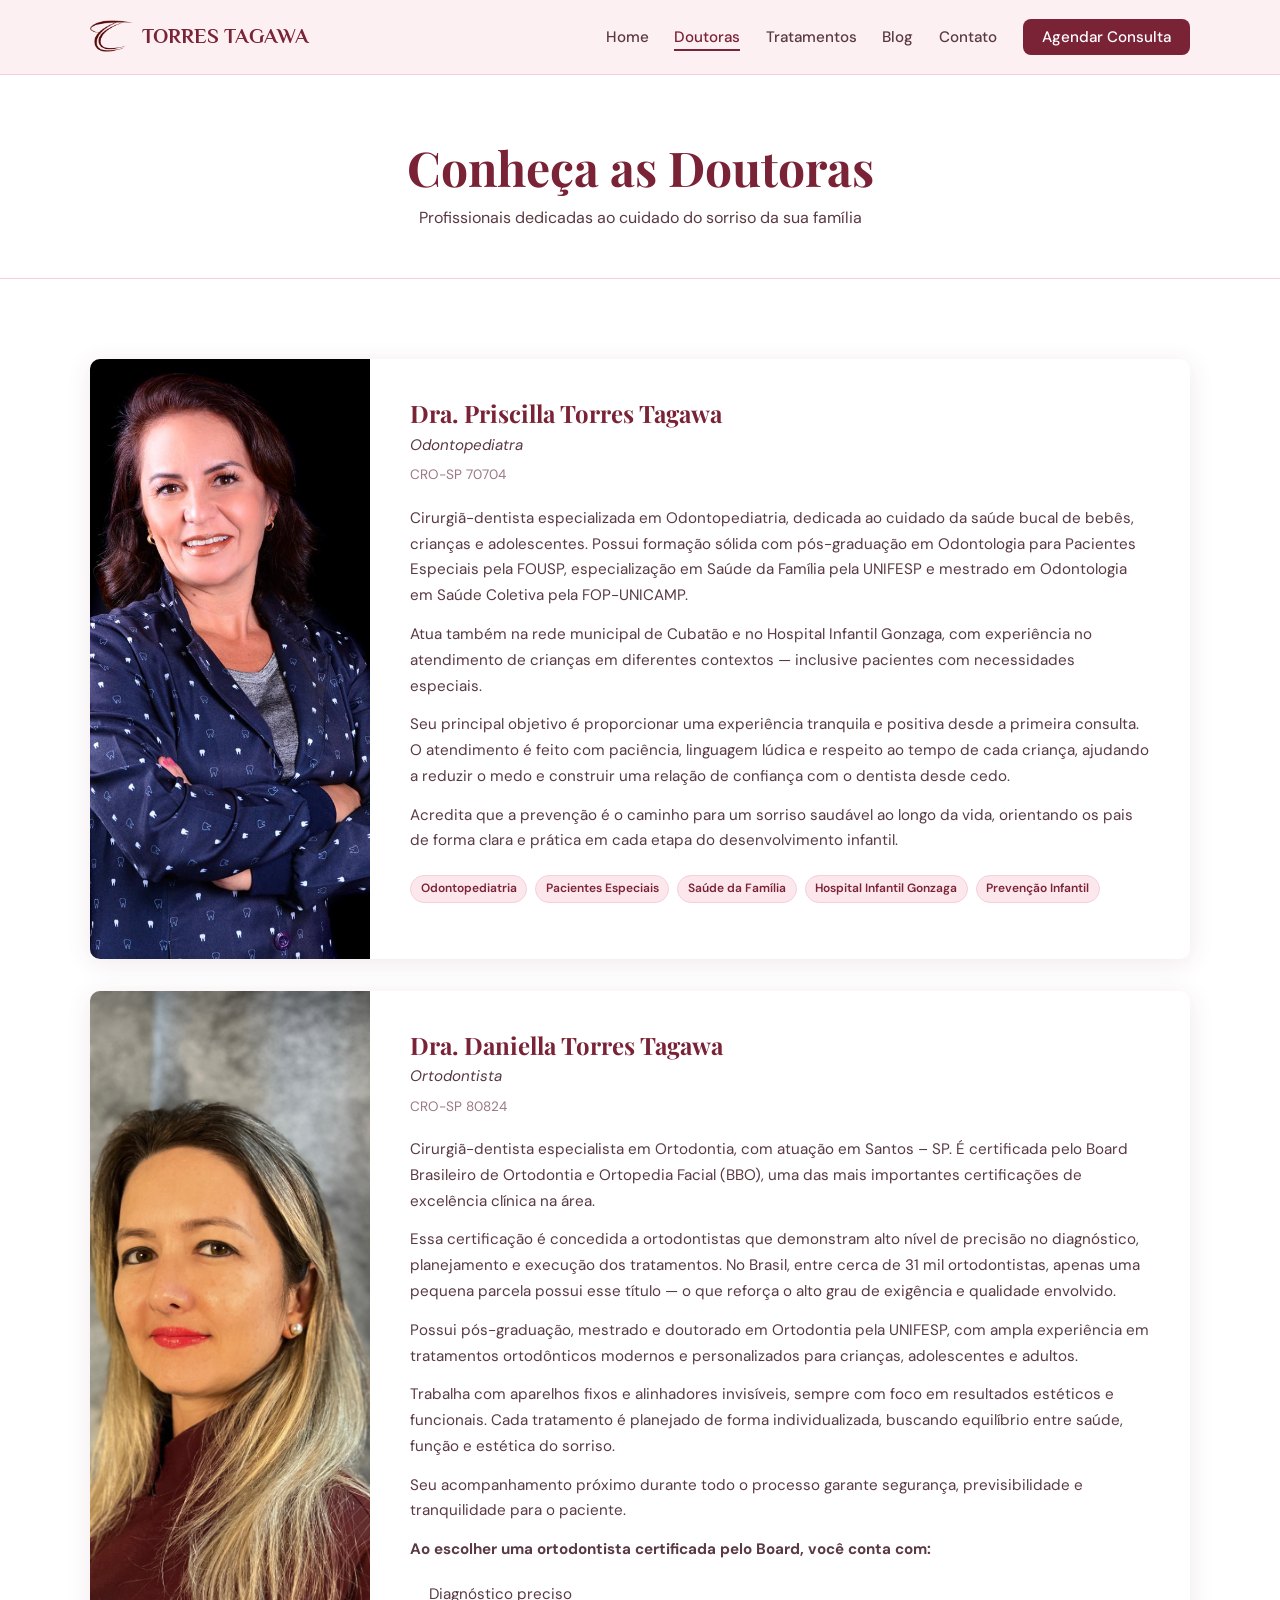
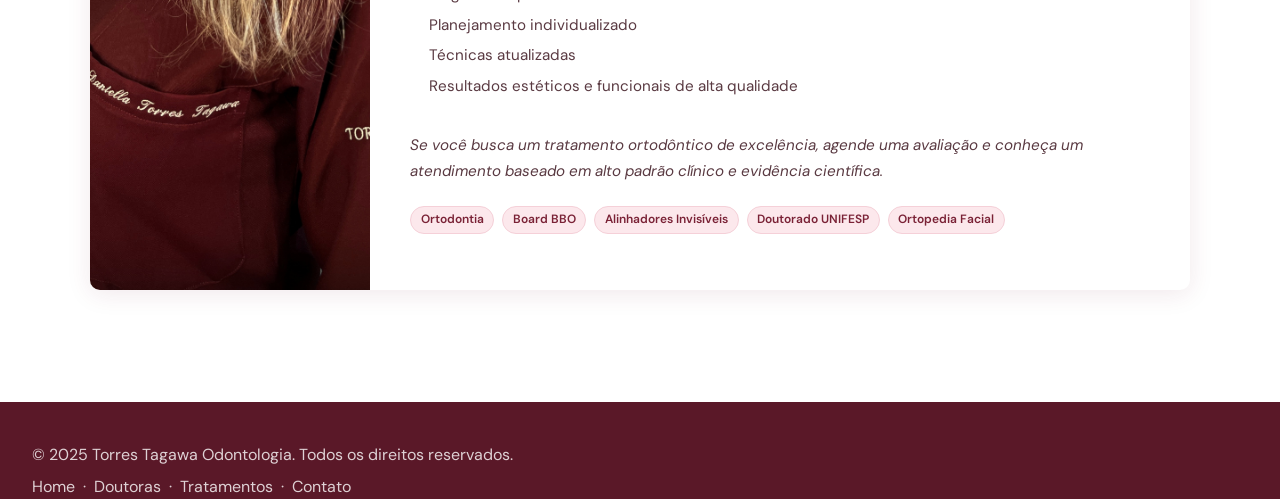
==== commit 0ca02917: "TORRES TAGAWA menu fixed at the doctors" ====
--- a/pages/doctors.html
+++ b/pages/doctors.html
@@ -109,7 +109,7 @@
     <div class="nav-inner">
       <a href="../index.html" class="logo">
         <img src="../images/logo_tagawa.png" alt="Torres Tagawa" class="logo-img" />
-        <span class="logo-text">Torres Tagawa</span>
+        <span class="logo-text">TORRES TAGAWA</span>
       </a>
       <nav>
         <ul class="nav-links">
